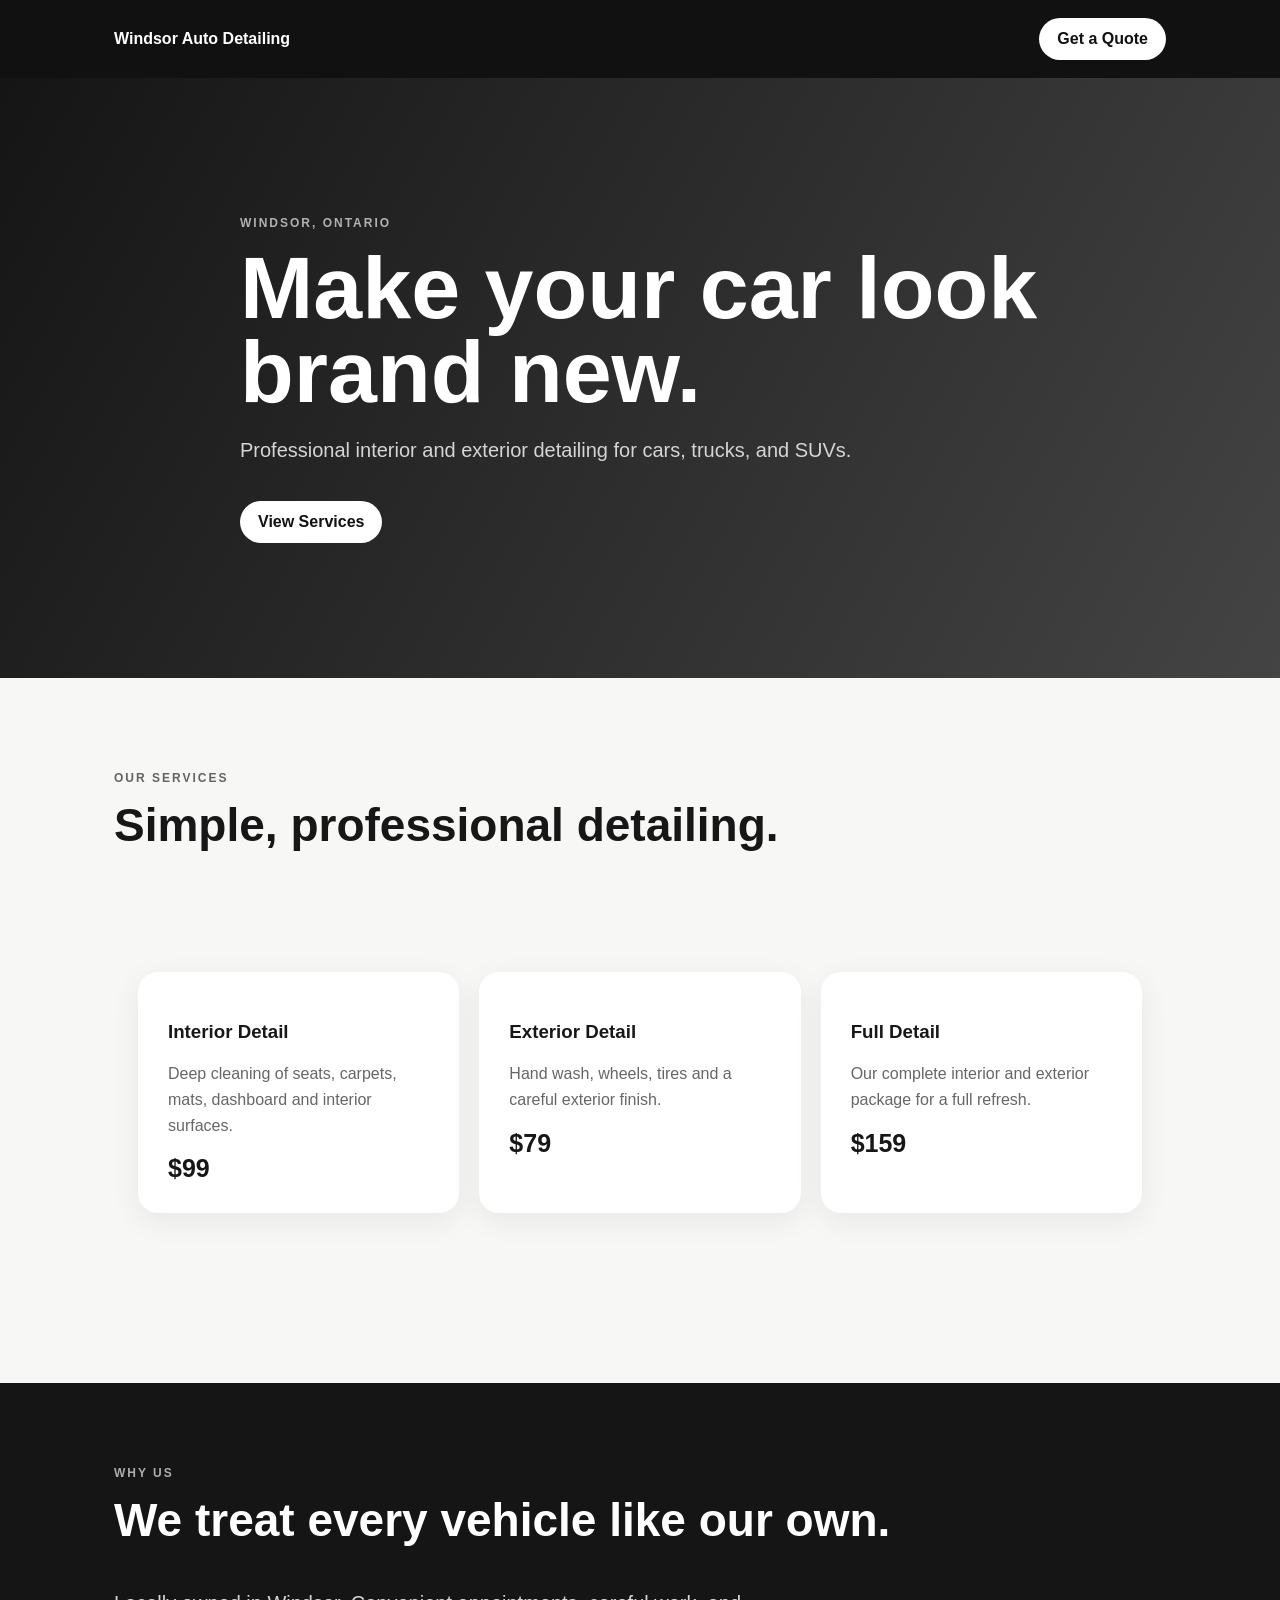
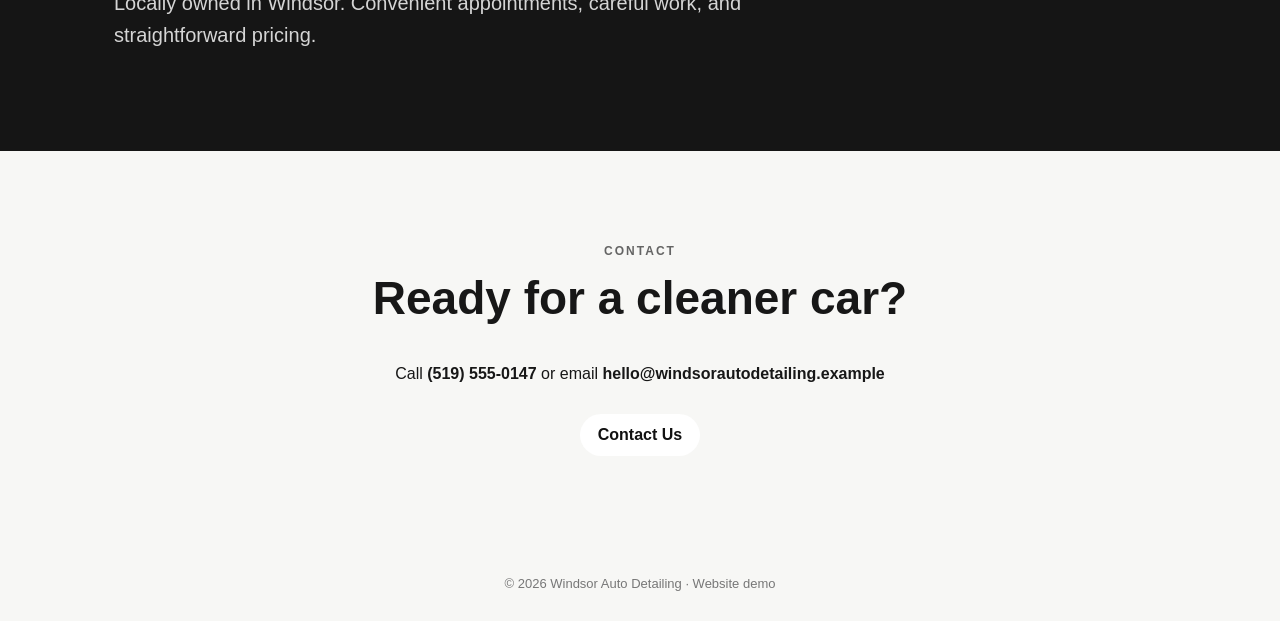
==== index.html @ 2369c14b "Initial commit" ====
<!doctype html>
<html lang="en">
<head>
<meta charset="utf-8">
<meta name="viewport" content="width=device-width,initial-scale=1">
<title>Windsor Auto Detailing</title>
<link rel="stylesheet" href="style.css">
</head>
<body>
<header><nav><b>Windsor Auto Detailing</b><a href="#contact">Get a Quote</a></nav></header>
<main>
<section class="hero"><div><small>WINDSOR, ONTARIO</small><h1>Make your car look brand new.</h1><p>Professional interior and exterior detailing for cars, trucks, and SUVs.</p><a class="btn" href="#services">View Services</a></div></section>
<section id="services"><small>OUR SERVICES</small><h2>Simple, professional detailing.</h2><div class="cards">
<article><h3>Interior Detail</h3><p>Deep cleaning of seats, carpets, mats, dashboard and interior surfaces.</p><strong>$99</strong></article>
<article><h3>Exterior Detail</h3><p>Hand wash, wheels, tires and a careful exterior finish.</p><strong>$79</strong></article>
<article><h3>Full Detail</h3><p>Our complete interior and exterior package for a full refresh.</p><strong>$159</strong></article>
</div></section>
<section class="dark"><div><small>WHY US</small><h2>We treat every vehicle like our own.</h2><p>Locally owned in Windsor. Convenient appointments, careful work, and straightforward pricing.</p></div></section>
<section id="contact" class="contact"><small>CONTACT</small><h2>Ready for a cleaner car?</h2><p>Call <b>(519) 555-0147</b> or email <b>hello@windsorautodetailing.example</b></p><a class="btn" href="mailto:hello@windsorautodetailing.example">Contact Us</a></section>
</main>
<footer>© 2026 Windsor Auto Detailing · Website demo</footer>
</body>
</html>
---- style.css ----
*{box-sizing:border-box}body{margin:0;font-family:Arial,sans-serif;color:#171717;background:#f7f7f5}header{background:#111;color:#fff;position:sticky;top:0;z-index:2}nav{max-width:1100px;margin:auto;padding:18px 24px;display:flex;justify-content:space-between;align-items:center}nav a,.btn{background:#fff;color:#111;text-decoration:none;padding:12px 18px;border-radius:999px;font-weight:700}.hero{min-height:600px;display:flex;align-items:center;background:linear-gradient(120deg,#151515,#444);color:#fff}.hero>div,section>div{max-width:1100px;margin:auto;padding:80px 24px}.hero h1{font-size:clamp(48px,8vw,88px);line-height:.95;max-width:800px;margin:15px 0}.hero p, .dark p{font-size:20px;line-height:1.6;max-width:650px;color:#d5d5d5}.hero .btn{display:inline-block;margin-top:15px}section:not(.hero):not(.dark):not(.contact){max-width:1100px;margin:auto;padding:90px 24px}small{font-size:12px;letter-spacing:2px;font-weight:800;opacity:.65}h2{font-size:46px;margin:12px 0 40px}.cards{display:grid;grid-template-columns:repeat(3,1fr);gap:20px}.cards article{background:#fff;padding:30px;border-radius:20px;box-shadow:0 8px 30px #0001}.cards p{line-height:1.6;color:#666}.cards strong{font-size:25px}.dark{background:#151515;color:#fff}.contact{text-align:center;max-width:1100px;margin:auto;padding:90px 24px}.contact .btn{display:inline-block;margin-top:15px}footer{text-align:center;padding:30px;color:#777;font-size:13px}@media(max-width:750px){.cards{grid-template-columns:1fr}h2{font-size:36px}}
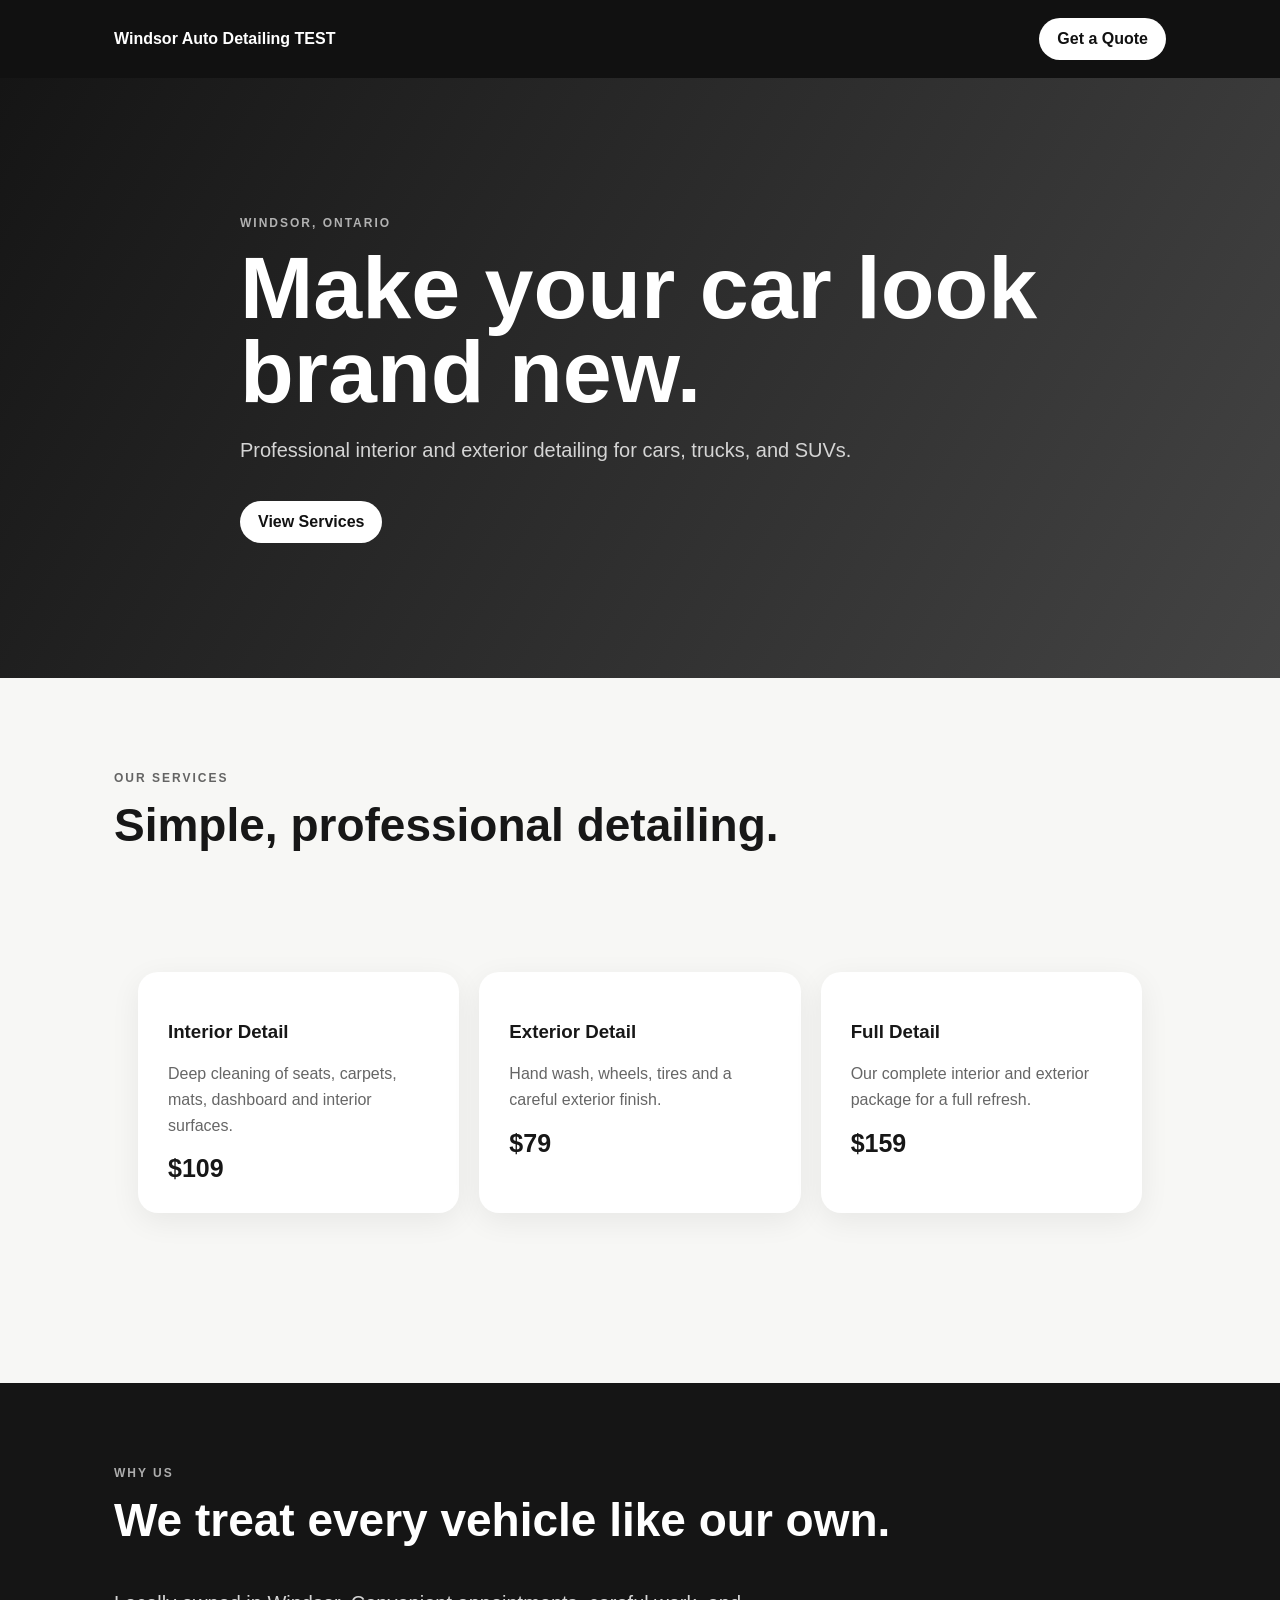
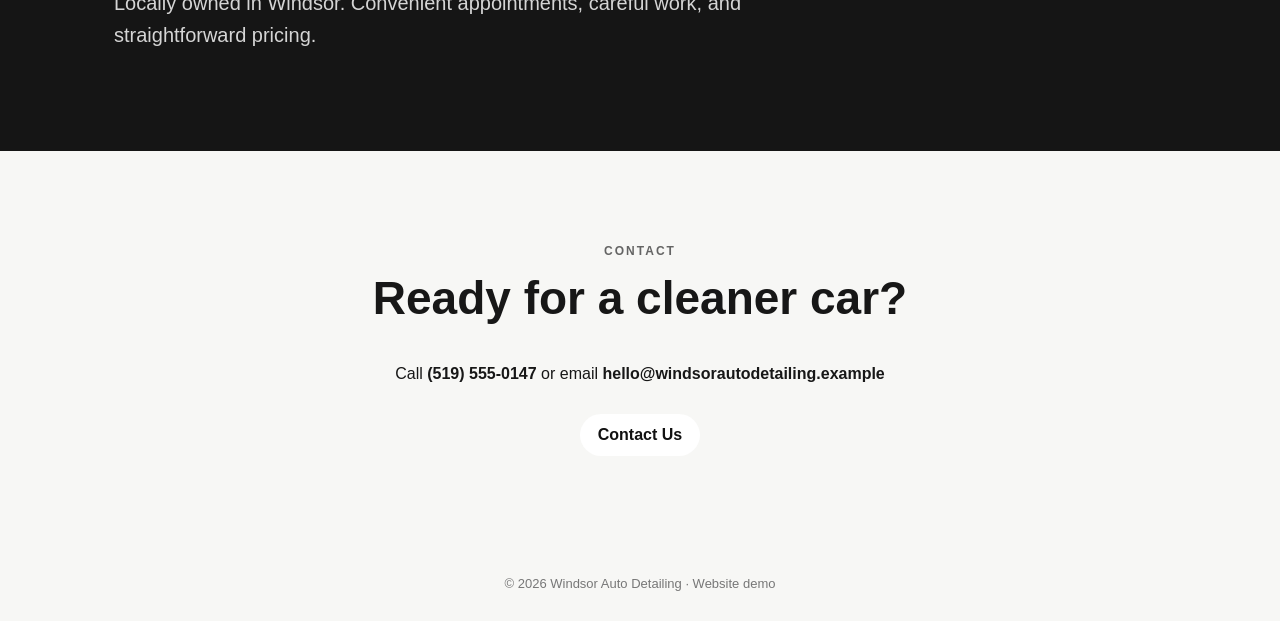
==== commit f45de470: "Update index.html" ====
--- a/index.html
+++ b/index.html
@@ -6,18 +6,113 @@
 <title>Windsor Auto Detailing</title>
 <link rel="stylesheet" href="style.css">
 </head>
+
 <body>
-<header><nav><b>Windsor Auto Detailing</b><a href="#contact">Get a Quote</a></nav></header>
+
+<header>
+  <nav>
+    <b id="business-name">Windsor Auto Detailing</b>
+    <a href="#contact">Get a Quote</a>
+  </nav>
+</header>
+
 <main>
-<section class="hero"><div><small>WINDSOR, ONTARIO</small><h1>Make your car look brand new.</h1><p>Professional interior and exterior detailing for cars, trucks, and SUVs.</p><a class="btn" href="#services">View Services</a></div></section>
-<section id="services"><small>OUR SERVICES</small><h2>Simple, professional detailing.</h2><div class="cards">
-<article><h3>Interior Detail</h3><p>Deep cleaning of seats, carpets, mats, dashboard and interior surfaces.</p><strong>$99</strong></article>
-<article><h3>Exterior Detail</h3><p>Hand wash, wheels, tires and a careful exterior finish.</p><strong>$79</strong></article>
-<article><h3>Full Detail</h3><p>Our complete interior and exterior package for a full refresh.</p><strong>$159</strong></article>
-</div></section>
-<section class="dark"><div><small>WHY US</small><h2>We treat every vehicle like our own.</h2><p>Locally owned in Windsor. Convenient appointments, careful work, and straightforward pricing.</p></div></section>
-<section id="contact" class="contact"><small>CONTACT</small><h2>Ready for a cleaner car?</h2><p>Call <b>(519) 555-0147</b> or email <b>hello@windsorautodetailing.example</b></p><a class="btn" href="mailto:hello@windsorautodetailing.example">Contact Us</a></section>
+
+<section class="hero">
+  <div>
+    <small>WINDSOR, ONTARIO</small>
+    <h1>Make your car look brand new.</h1>
+    <p>Professional interior and exterior detailing for cars, trucks, and SUVs.</p>
+    <a class="btn" href="#services">View Services</a>
+  </div>
+</section>
+
+<section id="services">
+  <small>OUR SERVICES</small>
+  <h2>Simple, professional detailing.</h2>
+
+  <div class="cards">
+
+    <article>
+      <h3>Interior Detail</h3>
+      <p>Deep cleaning of seats, carpets, mats, dashboard and interior surfaces.</p>
+      <strong>$<span id="interior-price">99</span></strong>
+    </article>
+
+    <article>
+      <h3>Exterior Detail</h3>
+      <p>Hand wash, wheels, tires and a careful exterior finish.</p>
+      <strong>$<span id="exterior-price">79</span></strong>
+    </article>
+
+    <article>
+      <h3>Full Detail</h3>
+      <p>Our complete interior and exterior package for a full refresh.</p>
+      <strong>$<span id="full-price">159</span></strong>
+    </article>
+
+  </div>
+</section>
+
+<section class="dark">
+  <div>
+    <small>WHY US</small>
+    <h2>We treat every vehicle like our own.</h2>
+    <p>Locally owned in Windsor. Convenient appointments, careful work, and straightforward pricing.</p>
+  </div>
+</section>
+
+<section id="contact" class="contact">
+  <small>CONTACT</small>
+  <h2>Ready for a cleaner car?</h2>
+  <p>Call <b>(519) 555-0147</b> or email <b>hello@windsorautodetailing.example</b></p>
+  <a class="btn" href="mailto:hello@windsorautodetailing.example">Contact Us</a>
+</section>
+
 </main>
+
 <footer>© 2026 Windsor Auto Detailing · Website demo</footer>
+
+<script>
+async function loadSiteData() {
+  try {
+    const response = await fetch("content/site.yml");
+    const text = await response.text();
+
+    const data = {};
+
+    text.split("\n").forEach(line => {
+      const match = line.match(/^(\w+):\s*"?([^"]*)"?$/);
+
+      if (match) {
+        data[match[1]] = match[2];
+      }
+    });
+
+    if (data.business_name) {
+      document.getElementById("business-name").textContent = data.business_name;
+      document.title = data.business_name;
+    }
+
+    if (data.interior_price) {
+      document.getElementById("interior-price").textContent = data.interior_price;
+    }
+
+    if (data.exterior_price) {
+      document.getElementById("exterior-price").textContent = data.exterior_price;
+    }
+
+    if (data.full_price) {
+      document.getElementById("full-price").textContent = data.full_price;
+    }
+
+  } catch (error) {
+    console.log("Could not load website information:", error);
+  }
+}
+
+loadSiteData();
+</script>
+
 </body>
-</html>+</html>
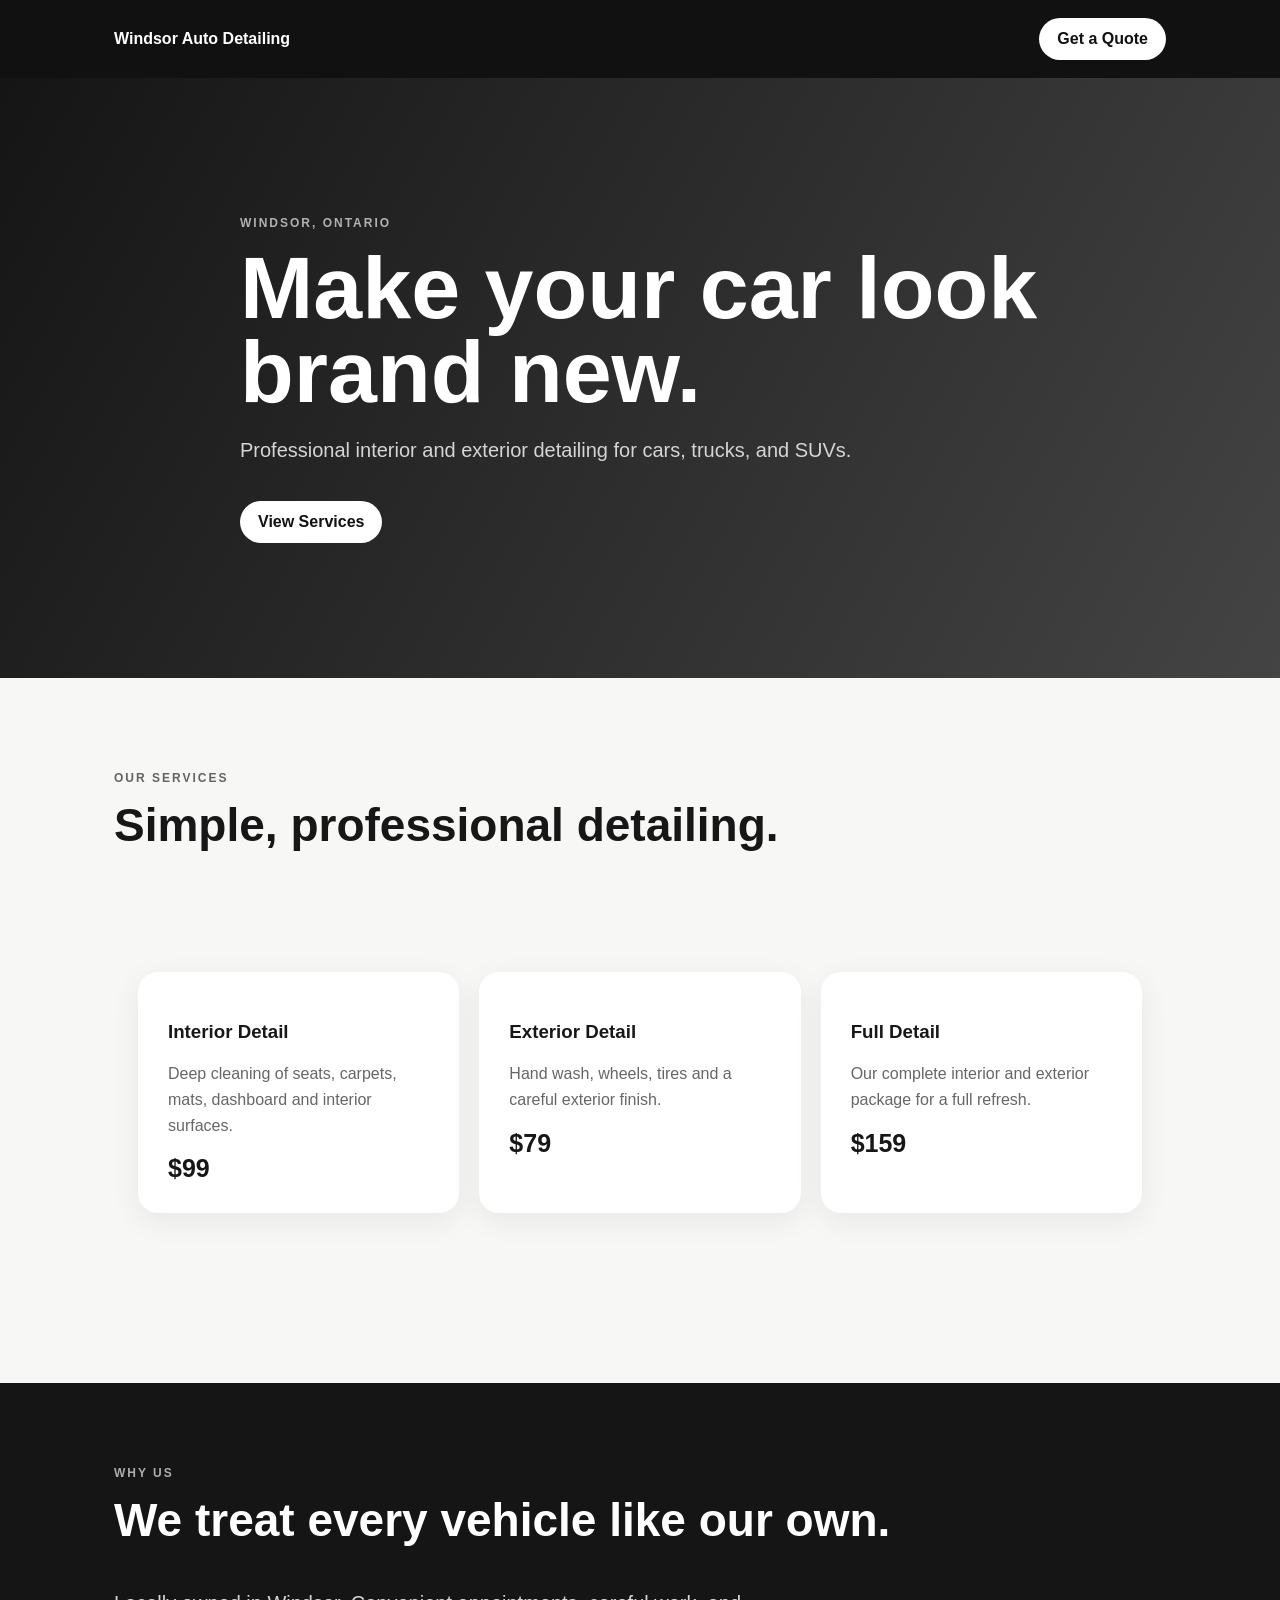
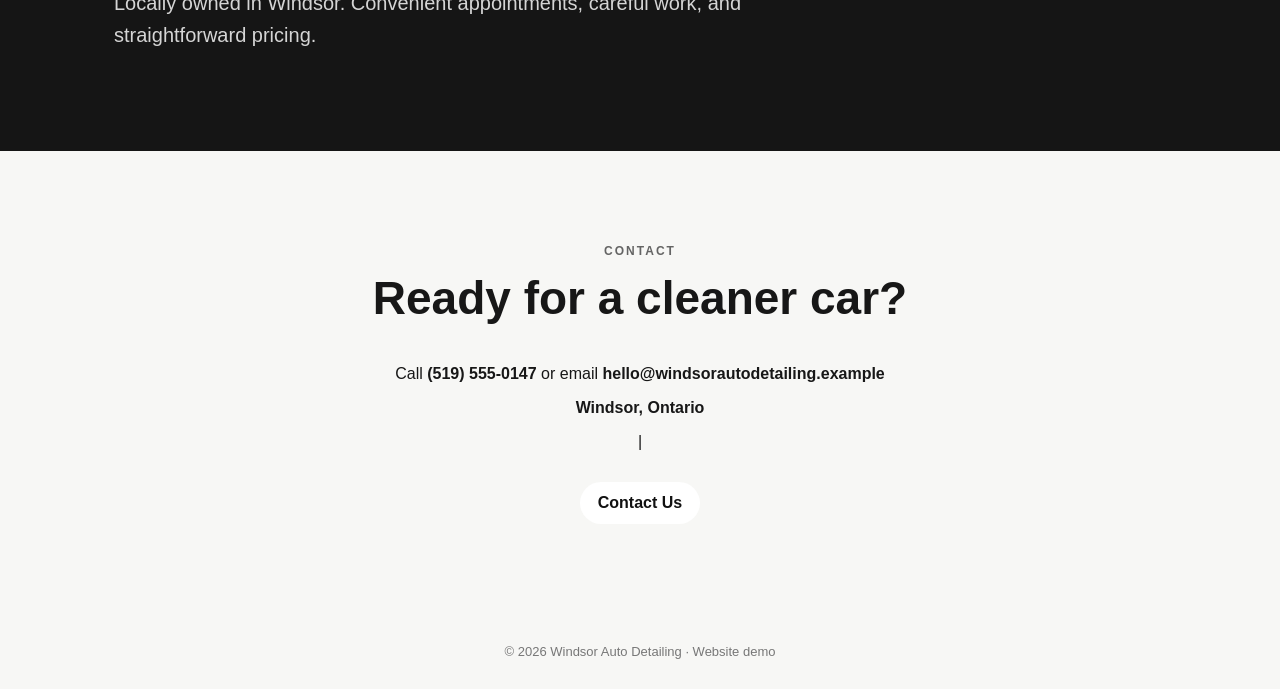
==== commit 46c3965b: "Update index.html" ====
--- a/index.html
+++ b/index.html
@@ -22,7 +22,9 @@
   <div>
     <small>WINDSOR, ONTARIO</small>
     <h1>Make your car look brand new.</h1>
-    <p>Professional interior and exterior detailing for cars, trucks, and SUVs.</p>
+    <p id="description">
+      Professional interior and exterior detailing for cars, trucks, and SUVs.
+    </p>
     <a class="btn" href="#services">View Services</a>
   </div>
 </section>
@@ -34,20 +36,26 @@
   <div class="cards">
 
     <article>
-      <h3>Interior Detail</h3>
-      <p>Deep cleaning of seats, carpets, mats, dashboard and interior surfaces.</p>
+      <h3 id="interior-name">Interior Detail</h3>
+      <p id="interior-description">
+        Deep cleaning of seats, carpets, mats, dashboard and interior surfaces.
+      </p>
       <strong>$<span id="interior-price">99</span></strong>
     </article>
 
     <article>
-      <h3>Exterior Detail</h3>
-      <p>Hand wash, wheels, tires and a careful exterior finish.</p>
+      <h3 id="exterior-name">Exterior Detail</h3>
+      <p id="exterior-description">
+        Hand wash, wheels, tires and a careful exterior finish.
+      </p>
       <strong>$<span id="exterior-price">79</span></strong>
     </article>
 
     <article>
-      <h3>Full Detail</h3>
-      <p>Our complete interior and exterior package for a full refresh.</p>
+      <h3 id="full-name">Full Detail</h3>
+      <p id="full-description">
+        Our complete interior and exterior package for a full refresh.
+      </p>
       <strong>$<span id="full-price">159</span></strong>
     </article>
 
@@ -65,13 +73,32 @@
 <section id="contact" class="contact">
   <small>CONTACT</small>
   <h2>Ready for a cleaner car?</h2>
-  <p>Call <b>(519) 555-0147</b> or email <b>hello@windsorautodetailing.example</b></p>
-  <a class="btn" href="mailto:hello@windsorautodetailing.example">Contact Us</a>
+
+  <p>
+    Call <b id="phone">(519) 555-0147</b>
+    or email <b id="email">hello@windsorautodetailing.example</b>
+  </p>
+
+  <p>
+    <b id="address">Windsor, Ontario</b>
+  </p>
+
+  <p id="hours">
+    Monday - Friday: 9:00 AM - 6:00 PM<br>
+    Saturday: 9:00 AM - 4:00 PM<br>
+    Sunday: Closed
+  </p>
+
+  <a class="btn" id="email-button" href="mailto:hello@windsorautodetailing.example">
+    Contact Us
+  </a>
 </section>
 
 </main>
 
-<footer>© 2026 Windsor Auto Detailing · Website demo</footer>
+<footer>
+  © 2026 <span id="footer-business-name">Windsor Auto Detailing</span> · Website demo
+</footer>
 
 <script>
 async function loadSiteData() {
@@ -89,21 +116,42 @@
       }
     });
 
-    if (data.business_name) {
-      document.getElementById("business-name").textContent = data.business_name;
-      document.title = data.business_name;
+    function setText(id, value) {
+      if (value) {
+        document.getElementById(id).textContent = value;
+      }
     }
 
-    if (data.interior_price) {
-      document.getElementById("interior-price").textContent = data.interior_price;
+    setText("business-name", data.business_name);
+    setText("footer-business-name", data.business_name);
+    setText("description", data.description);
+
+    setText("phone", data.phone);
+    setText("email", data.email);
+    setText("address", data.address);
+
+    setText("interior-name", data.interior_name);
+    setText("interior-description", data.interior_description);
+    setText("interior-price", data.interior_price);
+
+    setText("exterior-name", data.exterior_name);
+    setText("exterior-description", data.exterior_description);
+    setText("exterior-price", data.exterior_price);
+
+    setText("full-name", data.full_name);
+    setText("full-description", data.full_description);
+    setText("full-price", data.full_price);
+
+    if (data.email) {
+      document.getElementById("email-button").href =
+        "mailto:" + data.email;
     }
 
-    if (data.exterior_price) {
-      document.getElementById("exterior-price").textContent = data.exterior_price;
-    }
+    document.title = data.business_name || "Windsor Auto Detailing";
 
-    if (data.full_price) {
-      document.getElementById("full-price").textContent = data.full_price;
+    if (data.hours) {
+      document.getElementById("hours").innerHTML =
+        data.hours.replace(/\n/g, "<br>");
     }
 
   } catch (error) {
